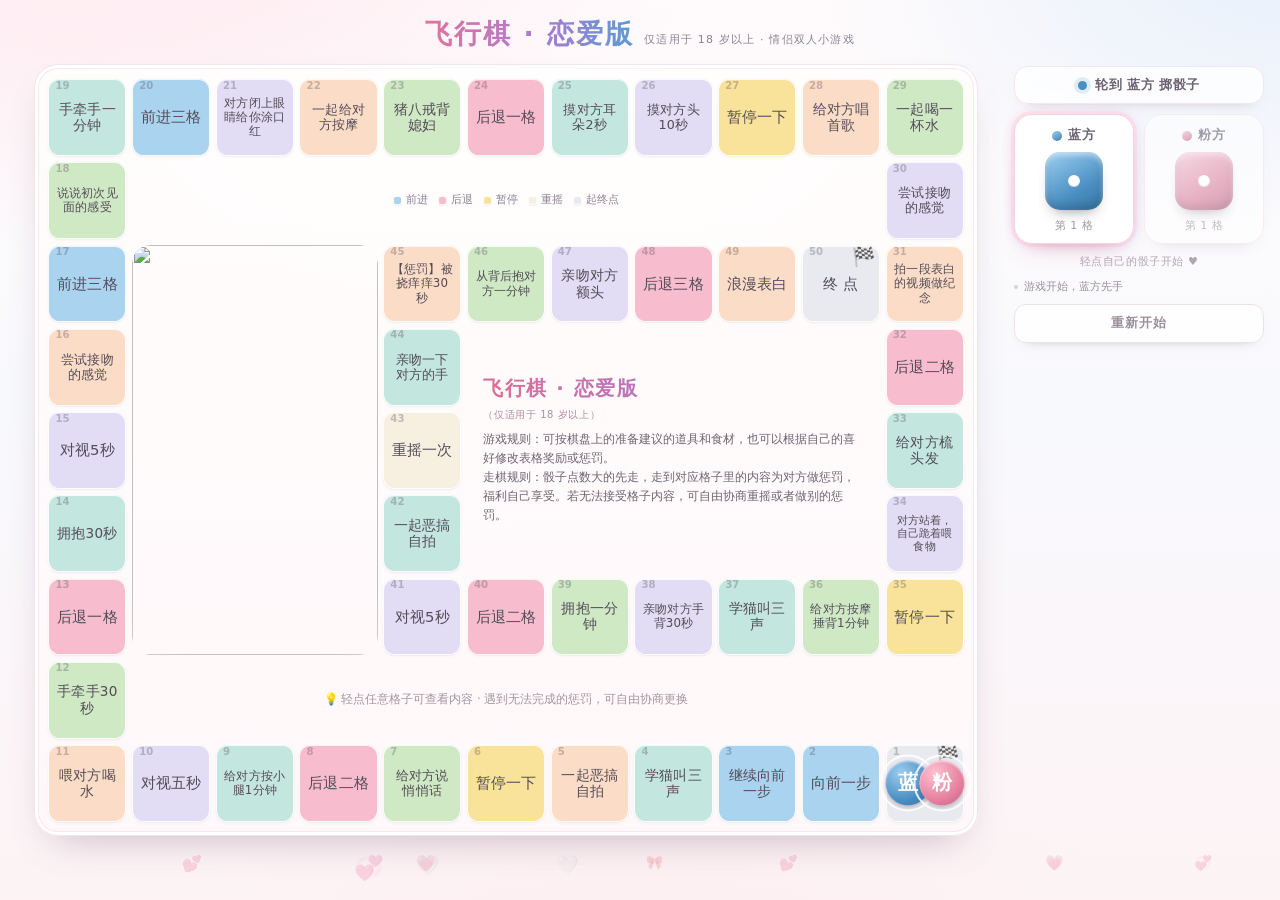
==== qlfxq/index.html @ 756a0359 "Add files via upload" ====
<!doctype html>
<html lang="zh-CN">
<head>
<meta charset="utf-8">
<meta name="viewport" content="width=device-width,initial-scale=1,viewport-fit=cover">
<meta name="theme-color" content="#fdf3f4">
<title>飞行棋 · 恋爱版</title>
<link rel="icon" href="data:image/svg+xml,<svg xmlns='http://www.w3.org/2000/svg' viewBox='0 0 100 100'><text y='.9em' font-size='88'>💗</text></svg>">
<style>
:root{
  --c-blue:#a9d3ef;  --c-pink:#f7bccd;  --c-yellow:#f9e39b;  --c-cream:#f7efdf;
  --c-teal:#c3e6df;  --c-green:#cfe9c4; --c-peach:#fbdcc6;  --c-lav:#e2dcf4;  --c-gray:#e9e9f0;
  --ink:#4b4450; --ink-2:#8b8291;
  --blue-d:#3f83b8; --pink-d:#d0688c;
  --shadow:0 18px 40px -20px rgba(122,88,112,.45);
}
*{box-sizing:border-box;-webkit-tap-highlight-color:transparent}
html,body{height:100%}
body{
  margin:0;color:var(--ink);
  font-family:"PingFang SC","Hiragino Sans GB","Microsoft YaHei",system-ui,-apple-system,"Segoe UI",sans-serif;
  background:
    radial-gradient(1100px 620px at 6% -12%, #ffe7ee 0%, rgba(255,231,238,0) 58%),
    radial-gradient(900px 520px at 102% -6%, #e4effb 0%, rgba(228,239,251,0) 55%),
    radial-gradient(900px 600px at 50% 118%, #fdeef1 0%, rgba(253,238,241,0) 60%),
    linear-gradient(180deg,#fffbfc 0%,#f8f9fd 46%,#fdf3f5 100%);
  background-attachment:fixed;
  overflow-x:hidden;
  touch-action:manipulation;
}
.float-heart{position:fixed;font-size:16px;opacity:.20;pointer-events:none;z-index:0;animation:floatUp linear infinite;filter:blur(.2px)}
@keyframes floatUp{
  0%{transform:translateY(14vh) scale(.8) rotate(-8deg);opacity:0}
  18%{opacity:.22}
  82%{opacity:.18}
  100%{transform:translateY(-96vh) scale(1.15) rotate(10deg);opacity:0}
}

.wrap{position:relative;z-index:1;max-width:1560px;margin:0 auto;padding:14px 16px calc(18px + env(safe-area-inset-bottom))}

/* ---------- header ---------- */
.hdr{display:flex;align-items:baseline;justify-content:center;gap:10px;flex-wrap:wrap;text-align:center;margin:2px 0 12px}
.hdr h1{
  margin:0;font-size:clamp(19px,2.4vw,27px);letter-spacing:2px;font-weight:800;
  background:linear-gradient(92deg,#e2749a,#a97bd0 55%,#5b9bd5);
  -webkit-background-clip:text;background-clip:text;color:transparent;
}
.hdr .sub{margin:0;font-size:11px;color:var(--ink-2);letter-spacing:1.2px}

/* ---------- stage ---------- */
.stage{display:flex;flex-direction:column;gap:12px;align-items:stretch}
.boardWrap{display:flex;justify-content:center;min-width:0}

/* ---------- board ---------- */
.board{
  position:relative;display:grid;
  grid-template-columns:repeat(var(--cols,11),minmax(0,1fr));
  grid-template-rows:repeat(var(--rows,9),minmax(0,1fr));
  gap:var(--gap,3px);padding:var(--pad,10px);
  border-radius:24px;
  background:
    linear-gradient(180deg,#fffdfc 0%,#fff8fa 100%);
  border:1px solid #f2e6ec;
  box-shadow:var(--shadow), inset 0 0 0 3px #fff, inset 0 0 0 4px #f7e7ee;
  isolation:isolate;
}
.board::after{
  content:"";position:absolute;inset:0;border-radius:24px;pointer-events:none;z-index:-1;
  background:radial-gradient(120% 90% at 50% 0%,rgba(255,255,255,.7),rgba(255,255,255,0) 45%);
}

/* ---------- cells ---------- */
.cell{
  position:relative;display:flex;align-items:center;justify-content:center;
  padding:calc(var(--cell,40px) * .085);
  border-radius:calc(var(--cell,40px) * .15);
  border:1px solid rgba(255,255,255,.92);
  box-shadow:0 1px 2px rgba(120,95,115,.10), inset 0 1px 0 rgba(255,255,255,.8);
  font-size:calc(var(--cell,40px) * .19 * var(--fz,1));
  line-height:1.2;font-weight:500;letter-spacing:.2px;
  text-align:center;color:#544c58;overflow:hidden;
  cursor:pointer;user-select:none;
  transition:transform .15s ease,box-shadow .15s ease,filter .15s ease;
  animation:cellIn .45s cubic-bezier(.22,1,.36,1) backwards;
}
@keyframes cellIn{from{opacity:0;transform:scale(.86)}to{opacity:1;transform:scale(1)}}
.cell:hover{transform:translateY(-1.5px);box-shadow:0 4px 10px -4px rgba(120,95,115,.35), inset 0 1px 0 rgba(255,255,255,.85);z-index:2}
.cell:active{transform:scale(.95)}
.cell .no{
  position:absolute;top:calc(var(--cell,40px) * .02);left:calc(var(--cell,40px) * .08);
  font-size:calc(var(--cell,40px) * .13);font-weight:800;opacity:.32;line-height:1;letter-spacing:0;
}
.cell.hit{animation:hit .5s ease}
@keyframes hit{0%{box-shadow:0 0 0 0 rgba(255,150,180,.9)}100%{box-shadow:0 0 0 12px rgba(255,150,180,0)}}

.board.narrow .cell{font-size:calc(var(--cell,40px) * .2 * var(--fz,1));padding:calc(var(--cell,40px) * .1) calc(var(--cell,40px) * .05)}
.board.narrow .cell .no{font-size:calc(var(--cell,40px) * .16);opacity:.28}

.cell .flag{position:absolute;right:5%;top:3%;font-size:calc(var(--cell,40px) * .24);line-height:1;opacity:.85;filter:saturate(1.1)}
.t-short{display:none}
.board.narrow .t-short{display:inline}
.board.narrow .t-full{display:none}

/* ---------- center panels ---------- */
.cLegend,.cIllus,.cMain,.cFoot{position:relative;z-index:1;min-width:0;min-height:0;pointer-events:none}
.board.wide .cLegend{grid-area:2/2/3/11}
.board.wide .cIllus{grid-area:3/2/8/5}
.board.wide .cMain{grid-area:4/6/7/11}
.board.wide .cFoot{grid-area:8/2/9/11}
.board.narrow .cLegend{grid-area:2/3/4/8}
.board.narrow .cIllus{grid-area:4/3/7/8}
.board.narrow .cMain{grid-area:7/3/11/8}
.board.narrow .cFoot{display:none}

.cIllus{display:flex;align-items:center;justify-content:center;overflow:hidden;border-radius:18px}
.cIllus img{width:100%;height:100%;object-fit:cover;object-position:55% 38%;border-radius:18px;
  -webkit-mask-image:radial-gradient(115% 105% at 50% 45%,#000 56%,transparent 100%);
  mask-image:radial-gradient(115% 105% at 50% 45%,#000 56%,transparent 100%);}
.board.narrow .cIllus{border-radius:14px}
.board.narrow .cIllus img{border-radius:14px;object-position:55% 32%}

.cMain{
  display:flex;flex-direction:column;justify-content:center;gap:6px;
  padding:2% 4%;text-align:left;
}
.cTitle{
  font-size:clamp(15px,1.55vw,21px);font-weight:800;letter-spacing:1.5px;
  background:linear-gradient(92deg,#df6d94,#a879cf 60%,#5b9bd5);
  -webkit-background-clip:text;background-clip:text;color:transparent;
}
.cSub{font-size:clamp(9px,.78vw,11px);color:#b08c9c;letter-spacing:.6px}
.cRules{margin:2px 0 0;font-size:clamp(9.5px,.92vw,12.5px);line-height:1.62;color:#6d6470;
  overflow:hidden;display:-webkit-box;-webkit-box-orient:vertical;-webkit-line-clamp:9}
.cRules b{color:#c9698f;font-weight:700}
.board.narrow .cMain{padding:0 2%;gap:3px}
.board.narrow .cTitle{font-size:11px}
.board.narrow .cSub{font-size:8px}
.board.narrow .cRules{font-size:8.6px;line-height:1.5;-webkit-line-clamp:8}

.cLegend{display:flex;flex-wrap:wrap;align-items:center;justify-content:center;gap:4px 10px;font-size:clamp(8.5px,.85vw,11.5px);color:#8a8190}
.board.narrow .cLegend{font-size:8px;gap:3px 7px}
.lg{display:inline-flex;align-items:center;gap:4px;white-space:nowrap}
.dot{width:9px;height:9px;border-radius:3px;display:inline-block;border:1px solid rgba(255,255,255,.9);box-shadow:0 1px 1px rgba(0,0,0,.06)}
.board.narrow .dot{width:7px;height:7px;border-radius:2px}

.cFoot{display:flex;align-items:center;justify-content:center;text-align:center;
  font-size:clamp(9px,.9vw,12px);color:#a294a0;line-height:1.5;padding:0 6%}

/* ---------- pieces ---------- */
.piece{
  position:absolute;width:calc(var(--cell,40px) * .58);height:calc(var(--cell,40px) * .58);
  border-radius:50%;transform:translate(-50%,-50%);z-index:6;
  display:grid;place-items:center;color:#fff;font-weight:800;
  font-size:calc(var(--cell,40px) * .26);line-height:1;
  transition:left .19s cubic-bezier(.4,1.6,.5,1),top .19s cubic-bezier(.4,1.6,.5,1);
  box-shadow:0 2px 4px rgba(60,40,60,.28), inset 0 1px 2px rgba(255,255,255,.65);
  pointer-events:none;
}
.piece::after{
  content:"";position:absolute;inset:-14%;border-radius:50%;
  border:2px solid rgba(255,255,255,.85);
}
.piece.blue{background:radial-gradient(circle at 34% 28%,#9ccdf0,#4a8ec2 62%,#31719f);}
.piece.pink{background:radial-gradient(circle at 34% 28%,#ffc0d2,#e5809f 62%,#c25b7e);}
.piece.bump{animation:bump .3s ease}
@keyframes bump{0%{transform:translate(-50%,-50%) scale(1)}45%{transform:translate(-50%,-58%) scale(1.16)}100%{transform:translate(-50%,-50%) scale(1)}}

/* ---------- panel ---------- */
.panel{display:flex;flex-direction:column;gap:10px}
.turnBar{
  display:flex;align-items:center;gap:8px;justify-content:center;
  padding:9px 14px;border-radius:14px;background:rgba(255,255,255,.78);
  border:1px solid #f3e6ec;box-shadow:0 6px 16px -12px rgba(120,90,120,.6);
  font-size:13px;font-weight:700;letter-spacing:.5px;color:#6b6172;backdrop-filter:blur(6px);
}
.turnBar .tdot{width:9px;height:9px;border-radius:50%;transition:background .25s}
.turnBar.b .tdot{background:#4a8ec2;box-shadow:0 0 0 4px rgba(74,142,194,.16)}
.turnBar.p .tdot{background:#e5809f;box-shadow:0 0 0 4px rgba(229,128,159,.16)}

.players{display:grid;grid-template-columns:1fr 1fr;gap:10px}
.pcard{
  position:relative;display:flex;flex-direction:column;align-items:center;gap:8px;
  padding:12px 8px 10px;border-radius:18px;cursor:pointer;
  background:rgba(255,255,255,.82);border:1px solid #f2e6ec;
  box-shadow:0 8px 20px -16px rgba(120,90,120,.7);
  transition:box-shadow .25s,border-color .25s,transform .15s,background .25s;
  font-family:inherit;color:inherit;
}
.pcard:hover{transform:translateY(-1px)}
.pcard .pname{display:flex;align-items:center;gap:6px;font-size:12.5px;font-weight:700;letter-spacing:1px;color:#6b6172}
.pcard .swatch{width:10px;height:10px;border-radius:50%}
.pcard.blue .swatch{background:linear-gradient(150deg,#9ccdf0,#3f7fb3)}
.pcard.pink .swatch{background:linear-gradient(150deg,#ffc0d2,#d5658c)}
.pcard .pmeta{font-size:11px;color:#a396a3;letter-spacing:.5px}
.pcard.active{border-color:#f7d3e0;background:#fff;
  box-shadow:0 12px 26px -16px rgba(214,110,150,.75),0 0 0 3px rgba(255,214,229,.55)}
.pcard.dim{opacity:.62;filter:saturate(.85)}
.pcard.active::before{
  content:"";position:absolute;inset:-2px;border-radius:20px;pointer-events:none;
  background:linear-gradient(135deg,rgba(255,190,214,.55),rgba(160,200,240,.45));
  z-index:-1;filter:blur(6px);
}

/* dice */
.die{
  width:58px;height:58px;padding:7px;border-radius:15px;
  display:grid;grid-template-columns:repeat(3,1fr);grid-template-rows:repeat(3,1fr);gap:3px;
  box-shadow:0 8px 14px -8px rgba(60,40,60,.55), inset 0 -4px 8px rgba(0,0,0,.16), inset 0 3px 5px rgba(255,255,255,.55);
  transition:transform .2s;
}
.die.blue{background:linear-gradient(150deg,#9ed1f2,#4a8ec2 65%,#35759f)}
.die.pink{background:linear-gradient(150deg,#ffc3d4,#e5809f 65%,#c65f82)}
.die i{background:#fff;border-radius:50%;opacity:0;transition:opacity .09s;box-shadow:inset 0 -1px 1px rgba(0,0,0,.15)}
.die[data-face="1"] i:nth-child(5),
.die[data-face="2"] i:nth-child(1),.die[data-face="2"] i:nth-child(9),
.die[data-face="3"] i:nth-child(1),.die[data-face="3"] i:nth-child(5),.die[data-face="3"] i:nth-child(9),
.die[data-face="4"] i:nth-child(1),.die[data-face="4"] i:nth-child(3),.die[data-face="4"] i:nth-child(7),.die[data-face="4"] i:nth-child(9),
.die[data-face="5"] i:nth-child(1),.die[data-face="5"] i:nth-child(3),.die[data-face="5"] i:nth-child(5),.die[data-face="5"] i:nth-child(7),.die[data-face="5"] i:nth-child(9),
.die[data-face="6"] i:nth-child(1),.die[data-face="6"] i:nth-child(3),.die[data-face="6"] i:nth-child(4),.die[data-face="6"] i:nth-child(6),.die[data-face="6"] i:nth-child(7),.die[data-face="6"] i:nth-child(9){opacity:1}
.die.rolling{animation:shake .16s linear infinite}
@keyframes shake{
  0%{transform:rotate(0) translateY(0) scale(1)}
  25%{transform:rotate(-9deg) translateY(-3px) scale(1.04)}
  50%{transform:rotate(6deg) translateY(1px) scale(.98)}
  75%{transform:rotate(-4deg) translateY(-2px) scale(1.03)}
  100%{transform:rotate(0) translateY(0) scale(1)}
}

.tips{text-align:center;font-size:11px;color:#b3a5b2;letter-spacing:.6px}
.log{display:flex;flex-direction:column;gap:5px;min-height:0;max-height:88px;overflow:auto;padding-right:2px}
.log::-webkit-scrollbar{width:0}
.log .li{font-size:11px;color:#9b8f9c;line-height:1.4;padding-left:10px;position:relative}
.log .li::before{content:"";position:absolute;left:0;top:6px;width:4px;height:4px;border-radius:50%;background:#e6c9d6}
.btn{
  border:none;border-radius:12px;padding:10px 16px;font-family:inherit;font-size:12.5px;
  font-weight:700;letter-spacing:1px;cursor:pointer;transition:transform .14s,filter .2s;
}
.btn:active{transform:scale(.97)}
.btn.ghost{background:rgba(255,255,255,.8);color:#9a8e9b;border:1px solid #eeE0e7;box-shadow:0 6px 14px -12px rgba(120,90,120,.8)}
.btn.ghost:hover{color:#c9698f;border-color:#f4d4e0}
.btn.primary{background:linear-gradient(135deg,#f3a2bd,#d9759b);color:#fff;box-shadow:0 10px 22px -12px rgba(208,104,140,.9)}

/* ---------- modal ---------- */
.modal{
  position:fixed;inset:0;z-index:50;display:flex;align-items:center;justify-content:center;
  padding:20px;background:rgba(70,52,68,.32);backdrop-filter:blur(6px);
  opacity:0;pointer-events:none;transition:opacity .25s;
}
.modal.show{opacity:1;pointer-events:auto}
.card{
  position:relative;width:min(400px,92vw);background:#fff;border-radius:26px;overflow:hidden;
  box-shadow:0 30px 70px -28px rgba(80,50,75,.65);
  transform:translateY(16px) scale(.96);transition:transform .32s cubic-bezier(.22,1.2,.36,1);
  text-align:center;
}
.modal.show .card{transform:translateY(0) scale(1)}
.card .top{height:8px;width:100%}
.card .body{padding:22px 24px 20px;display:flex;flex-direction:column;align-items:center;gap:10px}
.card .emo{font-size:40px;line-height:1;filter:drop-shadow(0 6px 10px rgba(200,140,170,.35))}
.card .tag{font-size:11px;letter-spacing:2px;color:#b5a6b2;font-weight:700}
.card .who{display:inline-flex;align-items:center;gap:6px;font-size:12px;color:#8b8190}
.card .who .swatch{width:9px;height:9px;border-radius:50%}
.card .txt{font-size:clamp(19px,5vw,23px);font-weight:800;letter-spacing:1.5px;color:#4b4450;line-height:1.4}
.card .extra{font-size:12px;color:#c9698f;font-weight:700;letter-spacing:.5px}
.card .btn{width:100%;margin-top:8px;padding:13px}

/* ---------- win ---------- */
.win{position:fixed;inset:0;z-index:60;display:none;align-items:center;justify-content:center;padding:20px;
  background:radial-gradient(circle at 50% 40%,rgba(255,248,251,.82),rgba(255,226,238,.9));backdrop-filter:blur(6px)}
.win.show{display:flex}
.winBox{text-align:center;max-width:360px}
.winBox .big{font-size:64px;animation:pop .6s cubic-bezier(.22,1.4,.36,1) both}
@keyframes pop{from{transform:scale(.4);opacity:0}to{transform:scale(1);opacity:1}}
.winBox h2{margin:10px 0 6px;font-size:26px;letter-spacing:2px;
  background:linear-gradient(92deg,#e2749a,#a97bd0 60%,#5b9bd5);-webkit-background-clip:text;background-clip:text;color:transparent}
.winBox p{margin:0 0 20px;color:#8b8190;font-size:13px;line-height:1.7}
.confetti{position:fixed;top:-40px;font-size:18px;pointer-events:none;z-index:61;animation:fall linear forwards}
@keyframes fall{to{transform:translateY(112vh) rotate(420deg);opacity:.2}}

/* ---------- toast ---------- */
.toast{
  position:fixed;left:50%;bottom:calc(26px + env(safe-area-inset-bottom));transform:translate(-50%,16px);
  background:rgba(60,45,58,.9);color:#fff;font-size:12.5px;letter-spacing:.5px;
  padding:9px 16px;border-radius:12px;opacity:0;pointer-events:none;transition:all .25s;z-index:70;
  max-width:88vw;text-align:center;
}
.toast.show{opacity:1;transform:translate(-50%,0)}

/* ---------- responsive ---------- */
@media (min-width:980px){
  .stage{flex-direction:row;align-items:flex-start;gap:18px}
  .panel{flex:0 0 250px;width:250px;position:sticky;top:16px;padding-top:2px}
  .log{max-height:150px}
  .boardWrap{flex:1 1 auto}
}
@media (max-width:979px){
  .wrap{padding:8px 10px calc(10px + env(safe-area-inset-bottom))}
  .hdr{margin:0 0 6px;flex-direction:column;gap:1px}
  .hdr h1{font-size:19px;letter-spacing:1.5px}
  .hdr .sub{font-size:10px;letter-spacing:.8px}
  .panel{order:2;gap:8px}
  .boardWrap{order:1}
  .pcard{padding:10px 6px 8px;gap:6px}
  .die{width:44px;height:44px;border-radius:11px;padding:5px;gap:2px}
  .pcard{padding:8px 6px 6px;gap:4px}
  .pcard .pname{font-size:11.5px}
  .pcard .pmeta{font-size:10px}
  .log{display:none}
  .turnBar{padding:7px 12px;font-size:12px}
}
</style>
</head>
<body>

<div class="wrap">
  <header class="hdr">
    <h1>飞行棋 · 恋爱版</h1>
    <p class="sub">仅适用于 18 岁以上 · 情侣双人小游戏</p>
  </header>

  <div class="stage">
    <div class="boardWrap" id="boardWrap">
      <div class="board" id="board">
        <div class="cLegend" id="cLegend"></div>
        <div class="cIllus" id="cIllus"><img src="assets/couple.jpg" alt=""></div>
        <div class="cMain" id="cMain">
          <div class="cTitle">飞行棋 · 恋爱版</div>
          <div class="cSub">（仅适用于 18 岁以上）</div>
          <p class="cRules">
            游戏规则：可按棋盘上的准备建议的道具和食材，也可以根据自己的喜好修改表格奖励或惩罚。<br>
            走棋规则：骰子点数大的先走，走到对应格子里的内容为对方做惩罚，福利自己享受。若无法接受格子内容，可自由协商重摇或者做别的惩罚。
          </p>
        </div>
        <div class="cFoot" id="cFoot">💡 轻点任意格子可查看内容 · 遇到无法完成的惩罚，可自由协商更换</div>

        <div class="piece blue" id="pBlue">蓝</div>
        <div class="piece pink" id="pPink">粉</div>
      </div>
    </div>

    <aside class="panel">
      <div class="turnBar b" id="turnBar"><span class="tdot"></span><span id="turnText">轮到 蓝方 掷骰子</span></div>

      <div class="players">
        <button class="pcard blue active" id="cardBlue" data-p="blue" aria-label="蓝方掷骰子">
          <div class="pname"><span class="swatch"></span>蓝方</div>
          <div class="die blue" id="dieBlue" data-face="1"><i></i><i></i><i></i><i></i><i></i><i></i><i></i><i></i><i></i></div>
          <div class="pmeta" id="posBlue">第 1 格</div>
        </button>
        <button class="pcard pink dim" id="cardPink" data-p="pink" aria-label="粉方掷骰子">
          <div class="pname"><span class="swatch"></span>粉方</div>
          <div class="die pink" id="diePink" data-face="1"><i></i><i></i><i></i><i></i><i></i><i></i><i></i><i></i><i></i></div>
          <div class="pmeta" id="posPink">第 1 格</div>
        </button>
      </div>

      <div class="tips" id="tips">轻点自己的骰子开始 ♥</div>
      <div class="log" id="log"></div>
      <button class="btn ghost" id="reset">重新开始</button>
    </aside>
  </div>
</div>

<div class="modal" id="modal">
  <div class="card">
    <div class="top" id="mTop"></div>
    <div class="body">
      <div class="emo" id="mEmo">💗</div>
      <div class="tag" id="mTag">第 1 格</div>
      <div class="who" id="mWho"><span class="swatch" style="width:9px;height:9px;border-radius:50%;background:#4a8ec2"></span><span></span></div>
      <div class="txt" id="mTxt">拥抱 30 秒</div>
      <div class="extra" id="mExtra"></div>
      <button class="btn primary" id="mBtn">完成 ✓</button>
    </div>
  </div>
</div>

<div class="win" id="win">
  <div class="winBox">
    <div class="big" id="winEmo">🏆</div>
    <h2 id="winTitle">蓝方 到达终点</h2>
    <p id="winDesc">恭喜通关！<br>愿你们的每一格，都甜到心里。</p>
    <button class="btn primary" id="winBtn" style="width:100%;padding:13px">再来一局 ♥</button>
  </div>
</div>

<div class="toast" id="toast"></div>

<script>
(function(){
  'use strict';

  /* ================= 棋盘数据 ================= */
  const CELLS = [
    {n:1, t:'起 点',           s:'起点',      k:'start', c:'gray',   mv:0},
    {n:2, t:'向前一步',         s:'前进一步',   k:'fwd',   c:'blue',   mv:1},
    {n:3, t:'继续向前一步',      s:'再进一步',   k:'fwd',   c:'blue',   mv:1},
    {n:4, t:'学猫叫三声',        s:'学猫叫三声', k:'act',   c:'teal',   mv:0},
    {n:5, t:'一起恶搞自拍',      s:'恶搞自拍',   k:'act',   c:'peach',  mv:0},
    {n:6, t:'暂停一下',         s:'暂停一下',   k:'pause', c:'yellow', mv:0},
    {n:7, t:'给对方说悄悄话',    s:'说悄悄话',   k:'act',   c:'green',  mv:0},
    {n:8, t:'后退二格',         s:'后退二格',   k:'back',  c:'pink',   mv:-2},
    {n:9, t:'给对方按小腿1分钟', s:'按小腿1分钟', k:'act',   c:'teal',   mv:0},
    {n:10,t:'对视五秒',         s:'对视五秒',   k:'act',   c:'lav',    mv:0},
    {n:11,t:'喂对方喝水',        s:'喂对方喝水', k:'act',   c:'peach',  mv:0},
    {n:12,t:'手牵手30秒',       s:'手牵手30秒', k:'act',   c:'green',  mv:0},
    {n:13,t:'后退一格',         s:'后退一格',   k:'back',  c:'pink',   mv:-1},
    {n:14,t:'拥抱30秒',         s:'拥抱30秒',   k:'act',   c:'teal',   mv:0},
    {n:15,t:'对视5秒',          s:'对视5秒',    k:'act',   c:'lav',    mv:0},
    {n:16,t:'尝试接吻的感觉',    s:'尝试接吻',   k:'act',   c:'peach',  mv:0},
    {n:17,t:'前进三格',         s:'前进三格',   k:'fwd',   c:'blue',   mv:3},
    {n:18,t:'说说初次见面的感受', s:'说说初印象', k:'act',   c:'green',  mv:0},
    {n:19,t:'手牵手一分钟',      s:'手牵手1分钟', k:'act',  c:'teal',   mv:0},
    {n:20,t:'前进三格',         s:'前进三格',   k:'fwd',   c:'blue',   mv:3},
    {n:21,t:'对方闭上眼睛给你涂口红', s:'涂口红', k:'act', c:'lav', mv:0},
    {n:22,t:'一起给对方按摩',    s:'互相按摩',   k:'act',   c:'peach',  mv:0},
    {n:23,t:'猪八戒背媳妇',      s:'八戒背', k:'act',  c:'green',  mv:0},
    {n:24,t:'后退一格',         s:'后退一格',   k:'back',  c:'pink',   mv:-1},
    {n:25,t:'摸对方耳朵2秒',    s:'摸耳朵2秒',  k:'act',   c:'teal',   mv:0},
    {n:26,t:'摸对方头10秒',     s:'摸头10秒',   k:'act',   c:'lav',    mv:0},
    {n:27,t:'暂停一下',         s:'暂停一下',   k:'pause', c:'yellow', mv:0},
    {n:28,t:'给对方唱首歌',      s:'唱首歌',     k:'act',   c:'peach',  mv:0},
    {n:29,t:'一起喝一杯水',      s:'一起喝水',   k:'act',   c:'green',  mv:0},
    {n:30,t:'尝试接吻的感觉',    s:'尝试接吻',   k:'act',   c:'lav',    mv:0},
    {n:31,t:'拍一段表白的视频做纪念', s:'表白视频', k:'act', c:'peach',  mv:0},
    {n:32,t:'后退二格',         s:'后退二格',   k:'back',  c:'pink',   mv:-2},
    {n:33,t:'给对方梳头发',      s:'梳头发',     k:'act',   c:'teal',   mv:0},
    {n:34,t:'对方站着，自己跪着喂食物', s:'跪着喂食', k:'act', c:'lav', mv:0},
    {n:35,t:'暂停一下',         s:'暂停一下',   k:'pause', c:'yellow', mv:0},
    {n:36,t:'给对方按摩捶背1分钟', s:'捶背1分钟', k:'act',   c:'green',  mv:0},
    {n:37,t:'学猫叫三声',        s:'学猫叫三声', k:'act',   c:'teal',   mv:0},
    {n:38,t:'亲吻对方手背30秒',  s:'亲手背30秒', k:'act',   c:'lav',    mv:0},
    {n:39,t:'拥抱一分钟',        s:'拥抱1分钟',  k:'act',   c:'green',  mv:0},
    {n:40,t:'后退二格',         s:'后退二格',   k:'back',  c:'pink',   mv:-2},
    {n:41,t:'对视5秒',          s:'对视5秒',    k:'act',   c:'lav',    mv:0},
    {n:42,t:'一起恶搞自拍',      s:'恶搞自拍',   k:'act',   c:'teal',   mv:0},
    {n:43,t:'重摇一次',         s:'重摇一次',   k:'reroll',c:'cream',  mv:0},
    {n:44,t:'亲吻一下对方的手',  s:'亲一下手',   k:'act',   c:'teal',   mv:0},
    {n:45,t:'【惩罚】被挠痒痒30秒', s:'被挠痒痒', k:'act', c:'peach', mv:0},
    {n:46,t:'从背后抱对方一分钟', s:'背后抱1分钟', k:'act',   c:'green',  mv:0},
    {n:47,t:'亲吻对方额头',      s:'亲额头',     k:'act',   c:'lav',    mv:0},
    {n:48,t:'后退三格',         s:'后退三格',   k:'back',  c:'pink',   mv:-3},
    {n:49,t:'浪漫表白',         s:'浪漫表白',   k:'act',   c:'peach',  mv:0},
    {n:50,t:'终 点',            s:'终点',      k:'end',   c:'gray',   mv:0}
  ];

  const PALETTE = {
    gray:'#e9e9f0', blue:'#a9d3ef', pink:'#f7bccd', yellow:'#f9e39b',
    cream:'#f7efdf', teal:'#c3e6df', green:'#cfe9c4', peach:'#fbdcc6', lav:'#e2dcf4'
  };
  const DEEP = {
    gray:'#b9b7c6', blue:'#6fa9d2', pink:'#d68fa6', yellow:'#d8bb5c',
    cream:'#c9b997', teal:'#7fbcb2', green:'#93c78d', peach:'#dba97f', lav:'#a79ccb'
  };

  const NAME = {blue:'蓝方', pink:'粉方'};
  const TOTAL = 50;

  /* ================= 布局：宽屏 11×9 / 窄屏 8×12 ================= */
  function widePos(n){
    if(n<=11) return [9, 12-n];
    if(n<=19) return [20-n, 1];
    if(n<=29) return [1, n-18];
    if(n<=35) return [n-28, 11];
    if(n<=41) return [7, 46-n];
    if(n<=45) return [48-n, 5];
    if(n<=49) return [3, n-40];
    return [3, 10];
  }
  function narrowPos(n){
    if(n<=8)  return [12, 9-n];
    if(n<=19) return [20-n, 1];
    if(n<=26) return [1, n-18];
    if(n<=36) return [n-25, 8];
    if(n<=42) return [11, 44-n];
    return [53-n, 2];
  }
  const LAY = {
    wide:   {cols:11, rows:9,  ar:11/9,      pos:widePos},
    narrow: {cols:8,  rows:12, ar:8/12.0,    pos:narrowPos}
  };

  /* ================= DOM ================= */
  const $ = id => document.getElementById(id);
  const boardEl = $('board'), boardWrap = $('boardWrap');
  const pBlue = $('pBlue'), pPink = $('pPink');
  const dieBlue = $('dieBlue'), diePink = $('diePink');
  const cardBlue = $('cardBlue'), cardPink = $('cardPink');
  const posBlue = $('posBlue'), posPink = $('posPink');
  const turnBar = $('turnBar'), turnText = $('turnText'), tips = $('tips');
  const logEl = $('log');
  const modal = $('modal'), mTop = $('mTop'), mEmo = $('mEmo'), mTag = $('mTag'),
        mWho = $('mWho'), mTxt = $('mTxt'), mExtra = $('mExtra'), mBtn = $('mBtn');
  const winEl = $('win'), winTitle = $('winTitle'), winBtn = $('winBtn'), toastEl = $('toast');

  /* ================= 状态 ================= */
  const state = {
    turn:'blue',
    pos:{blue:1, pink:1},
    skip:{blue:false, pink:false},
    busy:false,
    over:false
  };
  let layout = 'wide';
  let cellEls = {};

  /* ================= 工具 ================= */
  const sleep = ms => new Promise(r=>setTimeout(r,ms));
  const other = p => p==='blue' ? 'pink' : 'blue';
  const clamp = (v,a,b) => Math.max(a, Math.min(b, v));

  function emojiFor(c){
    const t = c.t;
    if(c.k==='start') return '🏁';
    if(c.k==='end') return '🏆';
    if(c.k==='fwd') return '⏩';
    if(c.k==='back') return '⏪';
    if(c.k==='pause') return '⏳';
    if(c.k==='reroll') return '🎲';
    if(/接吻|亲/.test(t)) return '💋';
    if(/拥抱|从背后抱/.test(t)) return '🤗';
    if(/对视/.test(t)) return '👀';
    if(/牵手/.test(t)) return '💞';
    if(/按摩|捶背|按小腿|挠痒/.test(t)) return '💆';
    if(/自拍|视频/.test(t)) return '📸';
    if(/唱/.test(t)) return '🎤';
    if(/猫叫/.test(t)) return '🐱';
    if(/喝水|喂食物/.test(t)) return '🥤';
    if(/口红/.test(t)) return '💄';
    if(/头发/.test(t)) return '💇';
    if(/悄悄话/.test(t)) return '🤫';
    if(/表白/.test(t)) return '💌';
    if(/猪八戒/.test(t)) return '🐷';
    if(/见面|感受/.test(t)) return '🫶';
    if(/耳朵/.test(t)) return '👂';
    if(/摸.*头/.test(t)) return '🫳';
    return '💗';
  }

  function fzFor(text){
    if(text.length<=4) return 1;
    if(text.length<=6) return .92;
    if(text.length<=8) return .86;
    if(text.length<=11) return .8;
    return .74;
  }

  function toast(msg){
    toastEl.textContent = msg;
    toastEl.classList.add('show');
    clearTimeout(toast._t);
    toast._t = setTimeout(()=>toastEl.classList.remove('show'), 1700);
  }

  function addLog(msg){
    const d = document.createElement('div');
    d.className = 'li';
    d.textContent = msg;
    logEl.appendChild(d);
    while(logEl.children.length > 6) logEl.removeChild(logEl.firstChild);
    logEl.scrollTop = logEl.scrollHeight;
  }

  /* ================= 构建棋盘 ================= */
  function buildCells(){
    Object.values(cellEls).forEach(el=>el.remove());
    cellEls = {};
    const L = LAY[layout];
    boardEl.classList.toggle('wide', layout==='wide');
    boardEl.classList.toggle('narrow', layout==='narrow');
    boardEl.style.setProperty('--cols', L.cols);
    boardEl.style.setProperty('--rows', L.rows);
    boardEl.style.gridTemplateColumns = `repeat(${L.cols},minmax(0,1fr))`;
    boardEl.style.gridTemplateRows = `repeat(${L.rows},minmax(0,1fr))`;

    CELLS.forEach((c,i)=>{
      const [r,col] = L.pos(c.n);
      const el = document.createElement('div');
      el.className = 'cell';
      el.style.gridRow = r;
      el.style.gridColumn = col;
      el.style.background = PALETTE[c.c];
      el.style.setProperty('--fz', fzFor(c.t).toFixed(2));
      el.style.animationDelay = (i*9)+'ms';
      el.dataset.n = c.n;
      el.innerHTML =
        '<span class="no">'+c.n+'</span>' +
        ((c.k==='start'||c.k==='end') ? '<span class="flag">🏁</span>' : '') +
        '<span class="t-full">'+c.t+'</span>' +
        '<span class="t-short">'+c.s+'</span>';
      el.addEventListener('click', ()=>{
        if(state.over) return;
        toast('第 '+c.n+' 格 · '+c.t);
      });
      boardEl.appendChild(el);
      cellEls[c.n] = el;
    });
  }

  function fitBoard(){
    const L = LAY[layout];
    const availW = boardWrap.clientWidth || window.innerWidth - 32;
    const chrome = layout==='wide' ? 128 : 252;
    const availH = Math.max(300, window.innerHeight - chrome);
    let w = Math.min(availW, availH * L.ar);
    w = Math.max(w, 260);
    boardEl.style.width = Math.round(w) + 'px';
    boardEl.style.height = Math.round(w / L.ar) + 'px';
  }

  function sizeVars(){
    const L = LAY[layout];
    const w = boardEl.clientWidth;
    const h = boardEl.clientHeight;
    const gap = Math.max(2, w * 0.0058);
    const pad = Math.max(5, w * 0.014);
    boardEl.style.setProperty('--gap', gap.toFixed(2)+'px');
    boardEl.style.setProperty('--pad', pad.toFixed(2)+'px');
    const cw = (w - 2*pad - gap*(L.cols-1)) / L.cols;
    const ch = (h - 2*pad - gap*(L.rows-1)) / L.rows;
    boardEl.style.setProperty('--cell', Math.min(cw,ch).toFixed(2)+'px');
  }

  function syncPieces(){
    const same = state.pos.blue === state.pos.pink;
    const cell = parseFloat(getComputedStyle(boardEl).getPropertyValue('--cell')) || 40;
    const dx = same ? cell*0.22 : 0;
    placePiece(pBlue, state.pos.blue, -dx);
    placePiece(pPink, state.pos.pink, dx);
  }
  function placePiece(el, n, dx){
    const c = cellEls[n];
    if(!c) return;
    el.style.left = (c.offsetLeft + c.offsetWidth/2 + dx) + 'px';
    el.style.top  = (c.offsetTop  + c.offsetHeight/2) + 'px';
  }

  function buildLegend(){
    const items = [
      ['blue','前进'],['pink','后退'],['yellow','暂停'],['cream','重摇'],['gray','起终点']
    ];
    $('cLegend').innerHTML = items.map(([k,label])=>
      '<span class="lg"><span class="dot" style="background:'+PALETTE[k]+'"></span>'+label+'</span>'
    ).join('');
  }

  /* ================= 骰子 ================= */
  function setDie(p, v){ (p==='blue'?dieBlue:diePink).dataset.face = v; }

  /* ================= 行动 ================= */
  async function walk(player, steps, dir){
    for(let i=0;i<steps;i++){
      const cur = state.pos[player];
      const nxt = clamp(cur + dir, 1, TOTAL);
      if(nxt === cur) break;
      state.pos[player] = nxt;
      syncPieces();
      const el = player==='blue'?pBlue:pPink;
      el.classList.remove('bump');
      void el.offsetWidth;
      el.classList.add('bump');
      await sleep(185);
    }
    updateUI();
  }

  function showCard(cell, player){
    return new Promise(resolve=>{
      mTop.style.background = 'linear-gradient(90deg,'+PALETTE[cell.c]+','+DEEP[cell.c]+')';
      mEmo.textContent = emojiFor(cell);
      mTag.textContent = '第 ' + cell.n + ' 格';
      const sw = mWho.querySelector('.swatch');
      sw.style.background = player==='blue'
        ? 'linear-gradient(150deg,#9ccdf0,#3f7fb3)'
        : 'linear-gradient(150deg,#ffc0d2,#d5658c)';
      mWho.querySelector('span:last-child').textContent = NAME[player] + ' 走到';
      mTxt.textContent = cell.t.replace(/\s/g,'');
      let ex = '';
      if(cell.mv > 0) ex = '🎯 触发：前进 ' + cell.mv + ' 格';
      else if(cell.mv < 0) ex = '🎯 触发：后退 ' + Math.abs(cell.mv) + ' 格';
      else if(cell.k === 'pause') ex = '⏸ 触发：下一回合暂停';
      else if(cell.k === 'reroll') ex = '🔄 触发：再掷一次';
      else if(cell.k === 'end') ex = '🏆 抵达终点';
      mExtra.textContent = ex;
      mExtra.style.display = ex ? 'block' : 'none';
      mBtn.textContent = cell.k === 'end' ? '太棒了 ♥' : '完成 ✓';
      modal.classList.add('show');
      mBtn.onclick = ()=>{
        modal.classList.remove('show');
        setTimeout(resolve, 180);
      };
    });
  }

  async function resolveLanding(player, depth){
    const n = state.pos[player];
    const cell = CELLS[n-1];

    if(n === TOTAL){ await showCard(cell, player); win(player); return; }

    await showCard(cell, player);

    if(depth > 8) return endTurn(player);

    if(cell.mv !== 0){
      addLog(NAME[player] + (cell.mv>0?' 前进 ':' 后退 ') + Math.abs(cell.mv) + ' 格');
      await walk(player, Math.abs(cell.mv), cell.mv>0?1:-1);
      return resolveLanding(player, depth+1);
    }

    if(cell.k === 'reroll'){
      addLog(NAME[player] + ' 重摇一次');
      state.turn = player;
      updateUI();
      tips.textContent = NAME[player] + ' 可以再掷一次 ♥';
      return;
    }

    if(cell.k === 'pause'){
      state.skip[player] = true;
      addLog(NAME[player] + ' 下一回合暂停');
    }
    endTurn(player);
  }

  async function roll(player){
    if(state.busy || state.over || state.turn !== player) return;
    state.busy = true;
    updateUI();

    const die = player==='blue' ? dieBlue : diePink;
    die.classList.add('rolling');
    for(let i=0;i<13;i++){
      setDie(player, 1 + Math.floor(Math.random()*6));
      await sleep(55);
    }
    const val = 1 + Math.floor(Math.random()*6);
    setDie(player, val);
    die.classList.remove('rolling');
    addLog(NAME[player] + ' 掷出 ' + val + ' 点');
    await sleep(240);

    await walk(player, val, 1);
    await resolveLanding(player, 0);

    state.busy = false;
    updateUI();
  }

  function endTurn(player){
    const nx = other(player);
    if(state.skip[nx]){
      state.skip[nx] = false;
      addLog(NAME[nx] + ' 暂停一回合');
      state.turn = player;
      tips.textContent = NAME[player] + ' 继续，' + NAME[nx] + ' 暂停一回合';
    }else{
      state.turn = nx;
      tips.textContent = '轮到 ' + NAME[nx] + ' 掷骰子';
    }
    updateUI();
  }

  function win(player){
    state.over = true;
    state.busy = false;
    winTitle.textContent = NAME[player] + ' 到达终点';
    winEl.classList.add('show');
    addLog('🎉 ' + NAME[player] + ' 到达终点');
    confetti();
    updateUI();
  }

  function confetti(){
    const chars = ['💗','💕','🎉','✨','💖','🌸','🎊'];
    for(let i=0;i<36;i++){
      const s = document.createElement('div');
      s.className = 'confetti';
      s.textContent = chars[Math.floor(Math.random()*chars.length)];
      s.style.left = Math.random()*100 + 'vw';
      s.style.animationDuration = (2.4 + Math.random()*2.2) + 's';
      s.style.animationDelay = (Math.random()*1.2) + 's';
      s.style.fontSize = (14 + Math.random()*18) + 'px';
      document.body.appendChild(s);
      setTimeout(()=>s.remove(), 6200);
    }
  }

  /* ================= UI 刷新 ================= */
  function updateUI(){
    posBlue.textContent = '第 ' + state.pos.blue + ' 格';
    posPink.textContent = '第 ' + state.pos.pink + ' 格';

    cardBlue.classList.toggle('active', !state.over && state.turn==='blue');
    cardPink.classList.toggle('active', !state.over && state.turn==='pink');
    cardBlue.classList.toggle('dim', state.over || state.turn!=='blue');
    cardPink.classList.toggle('dim', state.over || state.turn!=='pink');

    turnBar.classList.toggle('b', state.turn==='blue');
    turnBar.classList.toggle('p', state.turn==='pink');
    if(!state.over){
      turnText.textContent = state.busy
        ? (state.turn==='blue' ? '蓝方行动中…' : '粉方行动中…')
        : '轮到 ' + NAME[state.turn] + ' 掷骰子';
    }
  }

  /* ================= 重置 ================= */
  function reset(){
    state.turn = 'blue';
    state.pos = {blue:1, pink:1};
    state.skip = {blue:false, pink:false};
    state.busy = false;
    state.over = false;
    logEl.innerHTML = '';
    winEl.classList.remove('show');
    modal.classList.remove('show');
    setDie('blue',1); setDie('pink',1);
    tips.textContent = '轻点自己的骰子开始 ♥';
    syncPieces();
    updateUI();
    addLog('游戏开始，蓝方先手');
  }

  /* ================= 事件 ================= */
  cardBlue.addEventListener('click', ()=>roll('blue'));
  cardPink.addEventListener('click', ()=>roll('pink'));
  $('reset').addEventListener('click', reset);
  winBtn.addEventListener('click', reset);

  let rt = null;
  window.addEventListener('resize', ()=>{
    clearTimeout(rt);
    rt = setTimeout(()=>{
      const next = window.innerWidth >= 820 ? 'wide' : 'narrow';
      if(next !== layout){
        layout = next;
        buildCells();
      }
      fitBoard();
      sizeVars();
      requestAnimationFrame(syncPieces);
    }, 140);
  });

  window.addEventListener('orientationchange', ()=>{
    setTimeout(()=>{ fitBoard(); sizeVars(); syncPieces(); }, 260);
  });

  /* ================= 启动 ================= */
  function boot(){
    layout = window.innerWidth >= 820 ? 'wide' : 'narrow';
    buildLegend();
    buildCells();
    fitBoard();
    sizeVars();
    syncPieces();
    updateUI();
    addLog('游戏开始，蓝方先手');

    // 背景漂浮爱心
    const hearts = ['💗','💕','🤍','💞','🎀'];
    for(let i=0;i<9;i++){
      const h = document.createElement('div');
      h.className = 'float-heart';
      h.textContent = hearts[i % hearts.length];
      h.style.left = (5 + Math.random()*90) + 'vw';
      h.style.animationDuration = (16 + Math.random()*14) + 's';
      h.style.animationDelay = (-Math.random()*20) + 's';
      h.style.fontSize = (12 + Math.random()*14) + 'px';
      document.body.appendChild(h);
    }

    // 等字体/图片就绪后再对位一次
    window.addEventListener('load', ()=>{ setTimeout(()=>{ sizeVars(); syncPieces(); }, 60); });
    if(document.fonts && document.fonts.ready){
      document.fonts.ready.then(()=>{ sizeVars(); syncPieces(); });
    }
    setTimeout(()=>{ sizeVars(); syncPieces(); }, 300);
  }

  boot();
})();
</script>
</body>
</html>
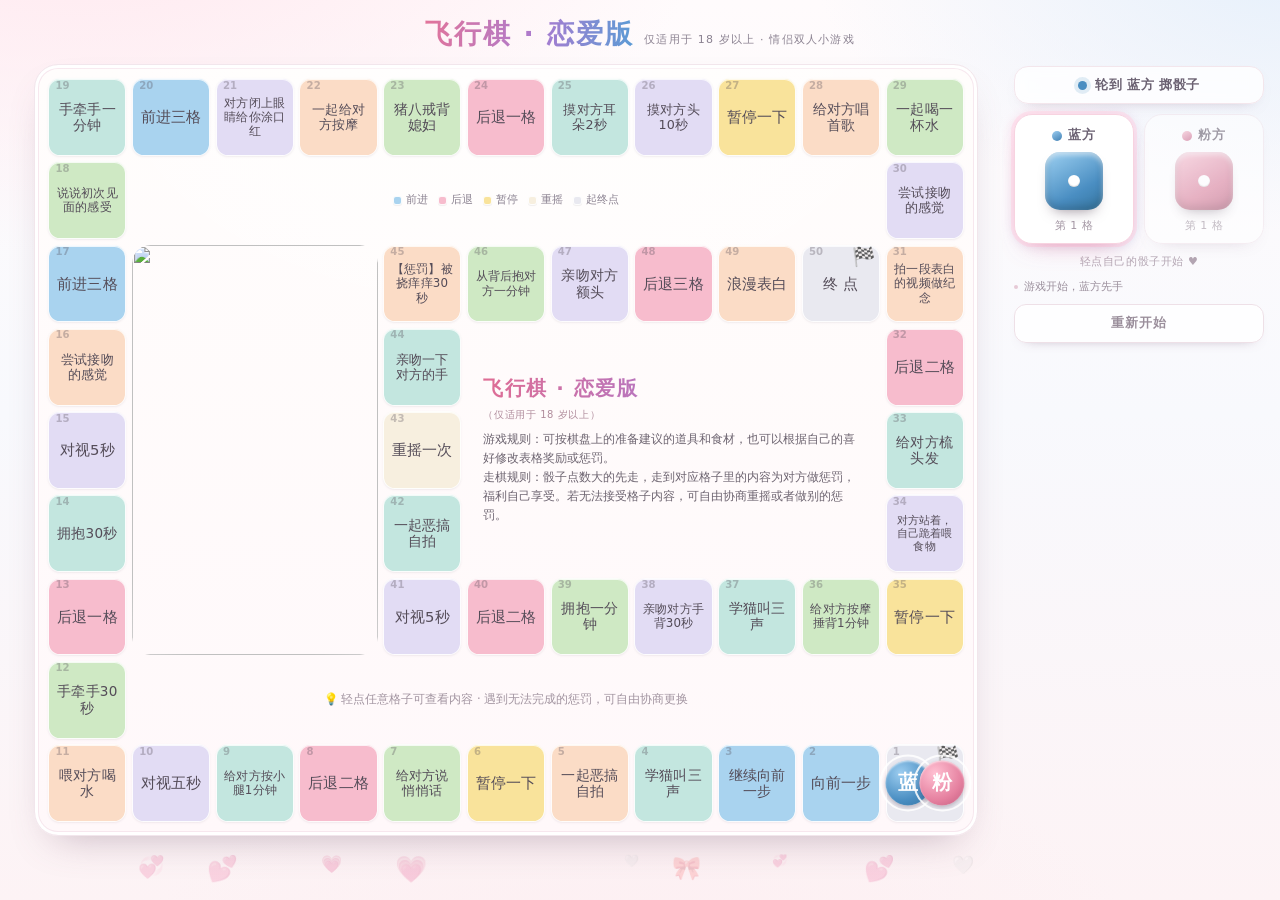
==== commit 69e14f18: "Update index.html" ====
--- a/qlfxq/index.html
+++ b/qlfxq/index.html
@@ -322,7 +322,7 @@
     <div class="boardWrap" id="boardWrap">
       <div class="board" id="board">
         <div class="cLegend" id="cLegend"></div>
-        <div class="cIllus" id="cIllus"><img src="assets/couple.jpg" alt=""></div>
+        <div class="cIllus" id="cIllus"><img src="https://nav.songzq.cn/qlfxq/assets/couple.jpg" alt=""></div>
         <div class="cMain" id="cMain">
           <div class="cTitle">飞行棋 · 恋爱版</div>
           <div class="cSub">（仅适用于 18 岁以上）</div>
